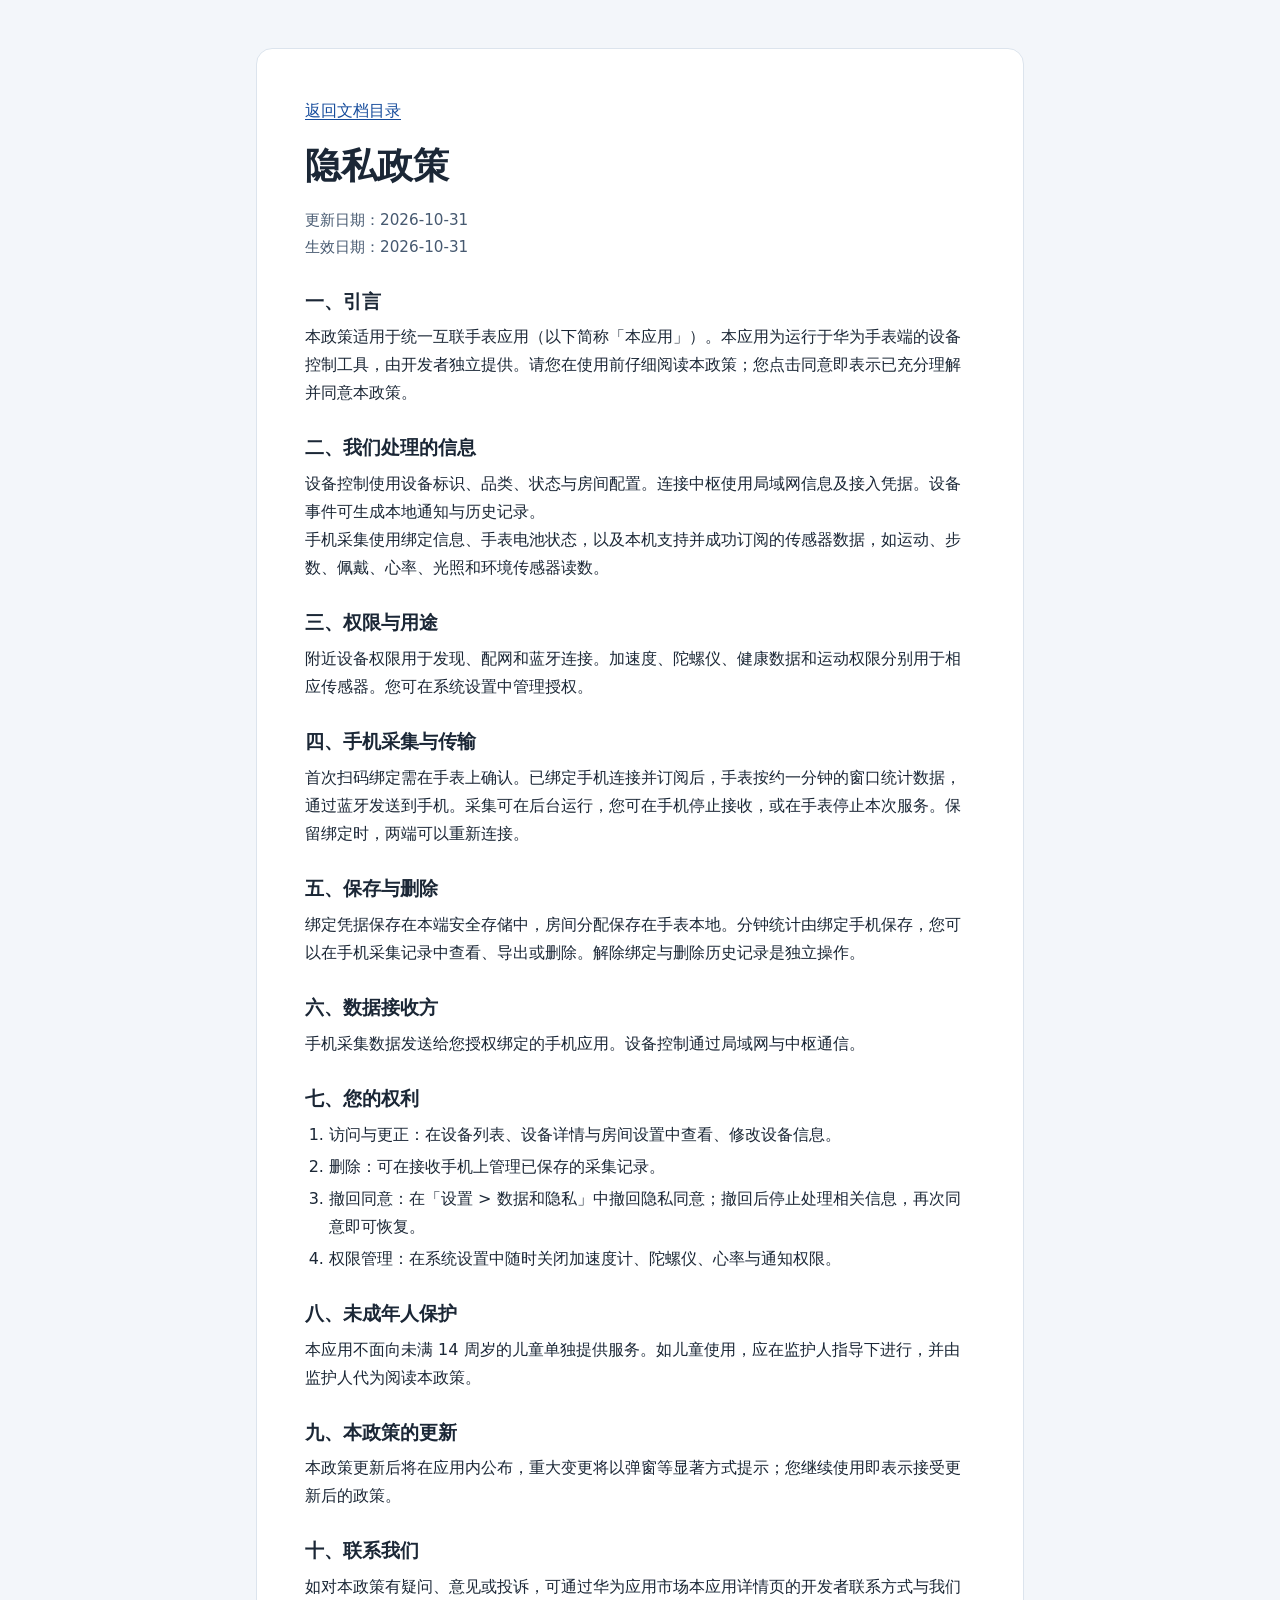
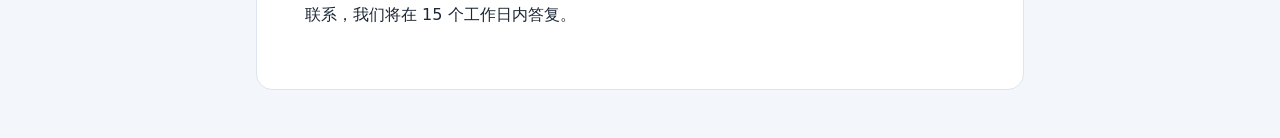
==== docs/privacy.html @ d1ebd90b "Publish watch app legal documents with GitHub Pages" ====
<!doctype html>
<html lang="zh-CN">
<head>
  <meta charset="utf-8">
  <meta name="viewport" content="width=device-width, initial-scale=1">
  <title>隐私政策</title>
  <link rel="stylesheet" href="style.css">
</head>
<body>
  <main>
    <nav><a href="index.html">返回文档目录</a></nav>
    <h1>隐私政策</h1>
    <p class="dates">更新日期：<time datetime="2026-10-31">2026-10-31</time><br>生效日期：<time datetime="2026-10-31">2026-10-31</time></p>

    <section>
      <h2>一、引言</h2>
      <p>本政策适用于统一互联手表应用（以下简称「本应用」）。本应用为运行于华为手表端的设备控制工具，由开发者独立提供。请您在使用前仔细阅读本政策；您点击同意即表示已充分理解并同意本政策。</p>
    </section>

    <section>
      <h2>二、我们处理的信息</h2>
      <p>设备控制使用设备标识、品类、状态与房间配置。连接中枢使用局域网信息及接入凭据。设备事件可生成本地通知与历史记录。<br>手机采集使用绑定信息、手表电池状态，以及本机支持并成功订阅的传感器数据，如运动、步数、佩戴、心率、光照和环境传感器读数。</p>
    </section>

    <section>
      <h2>三、权限与用途</h2>
      <p>附近设备权限用于发现、配网和蓝牙连接。加速度、陀螺仪、健康数据和运动权限分别用于相应传感器。您可在系统设置中管理授权。</p>
    </section>

    <section>
      <h2>四、手机采集与传输</h2>
      <p>首次扫码绑定需在手表上确认。已绑定手机连接并订阅后，手表按约一分钟的窗口统计数据，通过蓝牙发送到手机。采集可在后台运行，您可在手机停止接收，或在手表停止本次服务。保留绑定时，两端可以重新连接。</p>
    </section>

    <section>
      <h2>五、保存与删除</h2>
      <p>绑定凭据保存在本端安全存储中，房间分配保存在手表本地。分钟统计由绑定手机保存，您可以在手机采集记录中查看、导出或删除。解除绑定与删除历史记录是独立操作。</p>
    </section>

    <section>
      <h2>六、数据接收方</h2>
      <p>手机采集数据发送给您授权绑定的手机应用。设备控制通过局域网与中枢通信。</p>
    </section>

    <section>
      <h2>七、您的权利</h2>
      <ol>
        <li>访问与更正：在设备列表、设备详情与房间设置中查看、修改设备信息。</li>
        <li>删除：可在接收手机上管理已保存的采集记录。</li>
        <li>撤回同意：在「设置 &gt; 数据和隐私」中撤回隐私同意；撤回后停止处理相关信息，再次同意即可恢复。</li>
        <li>权限管理：在系统设置中随时关闭加速度计、陀螺仪、心率与通知权限。</li>
      </ol>
    </section>

    <section>
      <h2>八、未成年人保护</h2>
      <p>本应用不面向未满 14 周岁的儿童单独提供服务。如儿童使用，应在监护人指导下进行，并由监护人代为阅读本政策。</p>
    </section>

    <section>
      <h2>九、本政策的更新</h2>
      <p>本政策更新后将在应用内公布，重大变更将以弹窗等显著方式提示；您继续使用即表示接受更新后的政策。</p>
    </section>

    <section>
      <h2>十、联系我们</h2>
      <p>如对本政策有疑问、意见或投诉，可通过华为应用市场本应用详情页的开发者联系方式与我们联系，我们将在 15 个工作日内答复。</p>
    </section>
  </main>
</body>
</html>
---- docs/style.css ----
:root {
  color-scheme: light;
  font-family: "Source Sans 3", system-ui, "Microsoft YaHei", sans-serif;
  color: #1b2736;
  background: #f3f6fa;
  line-height: 1.75;
}

body {
  margin: 0;
  padding: 0 1rem;
}

main {
  box-sizing: border-box;
  max-width: 48rem;
  margin: clamp(1rem, 5vw, 3rem) auto;
  padding: clamp(1.25rem, 5vw, 3rem);
  background: #fff;
  border: 1px solid #dce4ed;
  border-radius: 1rem;
  overflow-wrap: anywhere;
}

nav {
  margin-bottom: 1rem;
}

h1, h2 {
  line-height: 1.4;
}

h1 {
  margin: 0 0 1rem;
  font-size: clamp(1.65rem, 5vw, 2.25rem);
}

h2 {
  margin: 1.75rem 0 0.5rem;
  font-size: 1.2rem;
}

p, ol, ul {
  margin: 0 0 0.75rem;
}

ol, ul {
  padding-inline-start: 1.5rem;
}

li + li {
  margin-top: 0.25rem;
}

.dates {
  color: #465970;
  font-size: 0.95rem;
}

a {
  color: #164c9c;
  text-underline-offset: 0.18em;
}

a:focus-visible {
  outline: 2px solid currentColor;
  outline-offset: 3px;
}
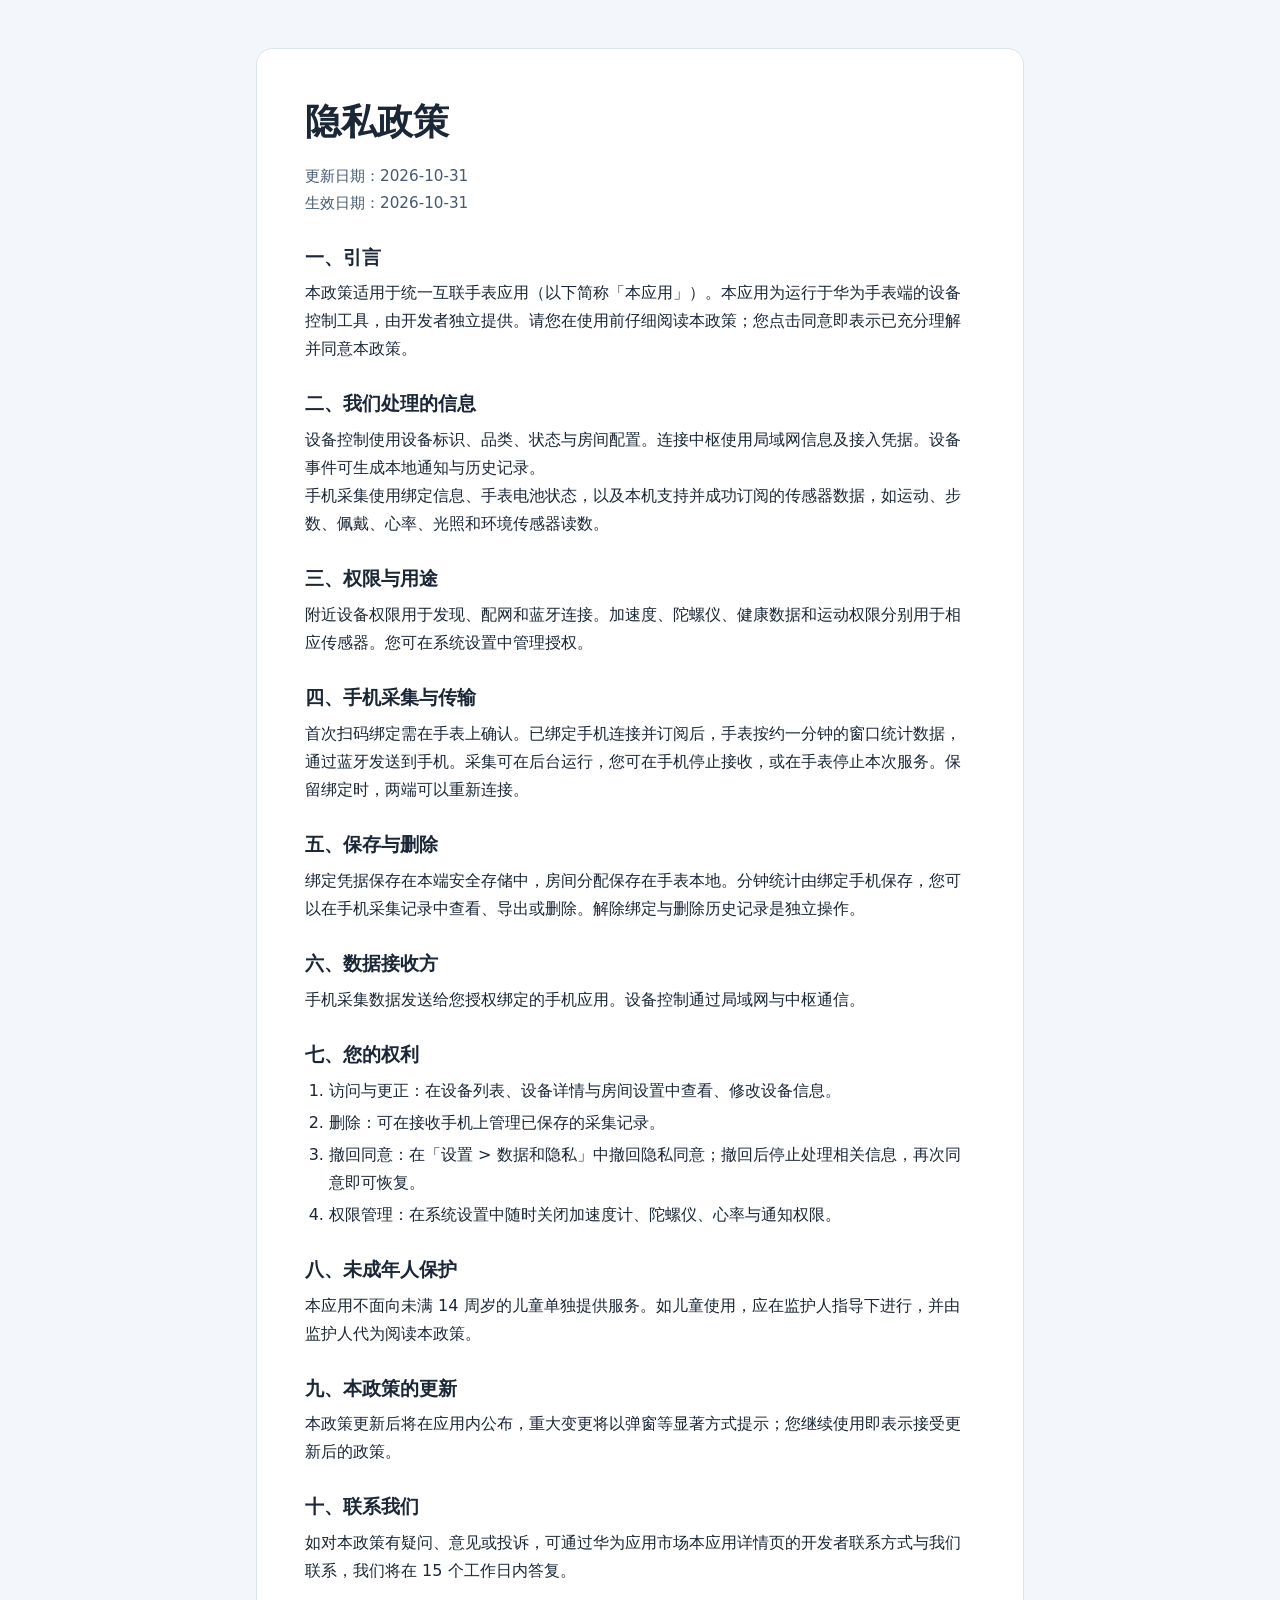
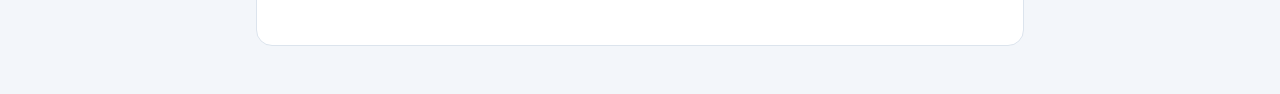
==== commit 6f432183: "Remove back links from legal documents" ====
--- a/docs/privacy.html
+++ b/docs/privacy.html
@@ -8,7 +8,6 @@
 </head>
 <body>
   <main>
-    <nav><a href="index.html">返回文档目录</a></nav>
     <h1>隐私政策</h1>
     <p class="dates">更新日期：<time datetime="2026-10-31">2026-10-31</time><br>生效日期：<time datetime="2026-10-31">2026-10-31</time></p>
 
--- a/docs/style.css
+++ b/docs/style.css
@@ -20,10 +20,6 @@
   border: 1px solid #dce4ed;
   border-radius: 1rem;
   overflow-wrap: anywhere;
-}
-
-nav {
-  margin-bottom: 1rem;
 }
 
 h1, h2 {
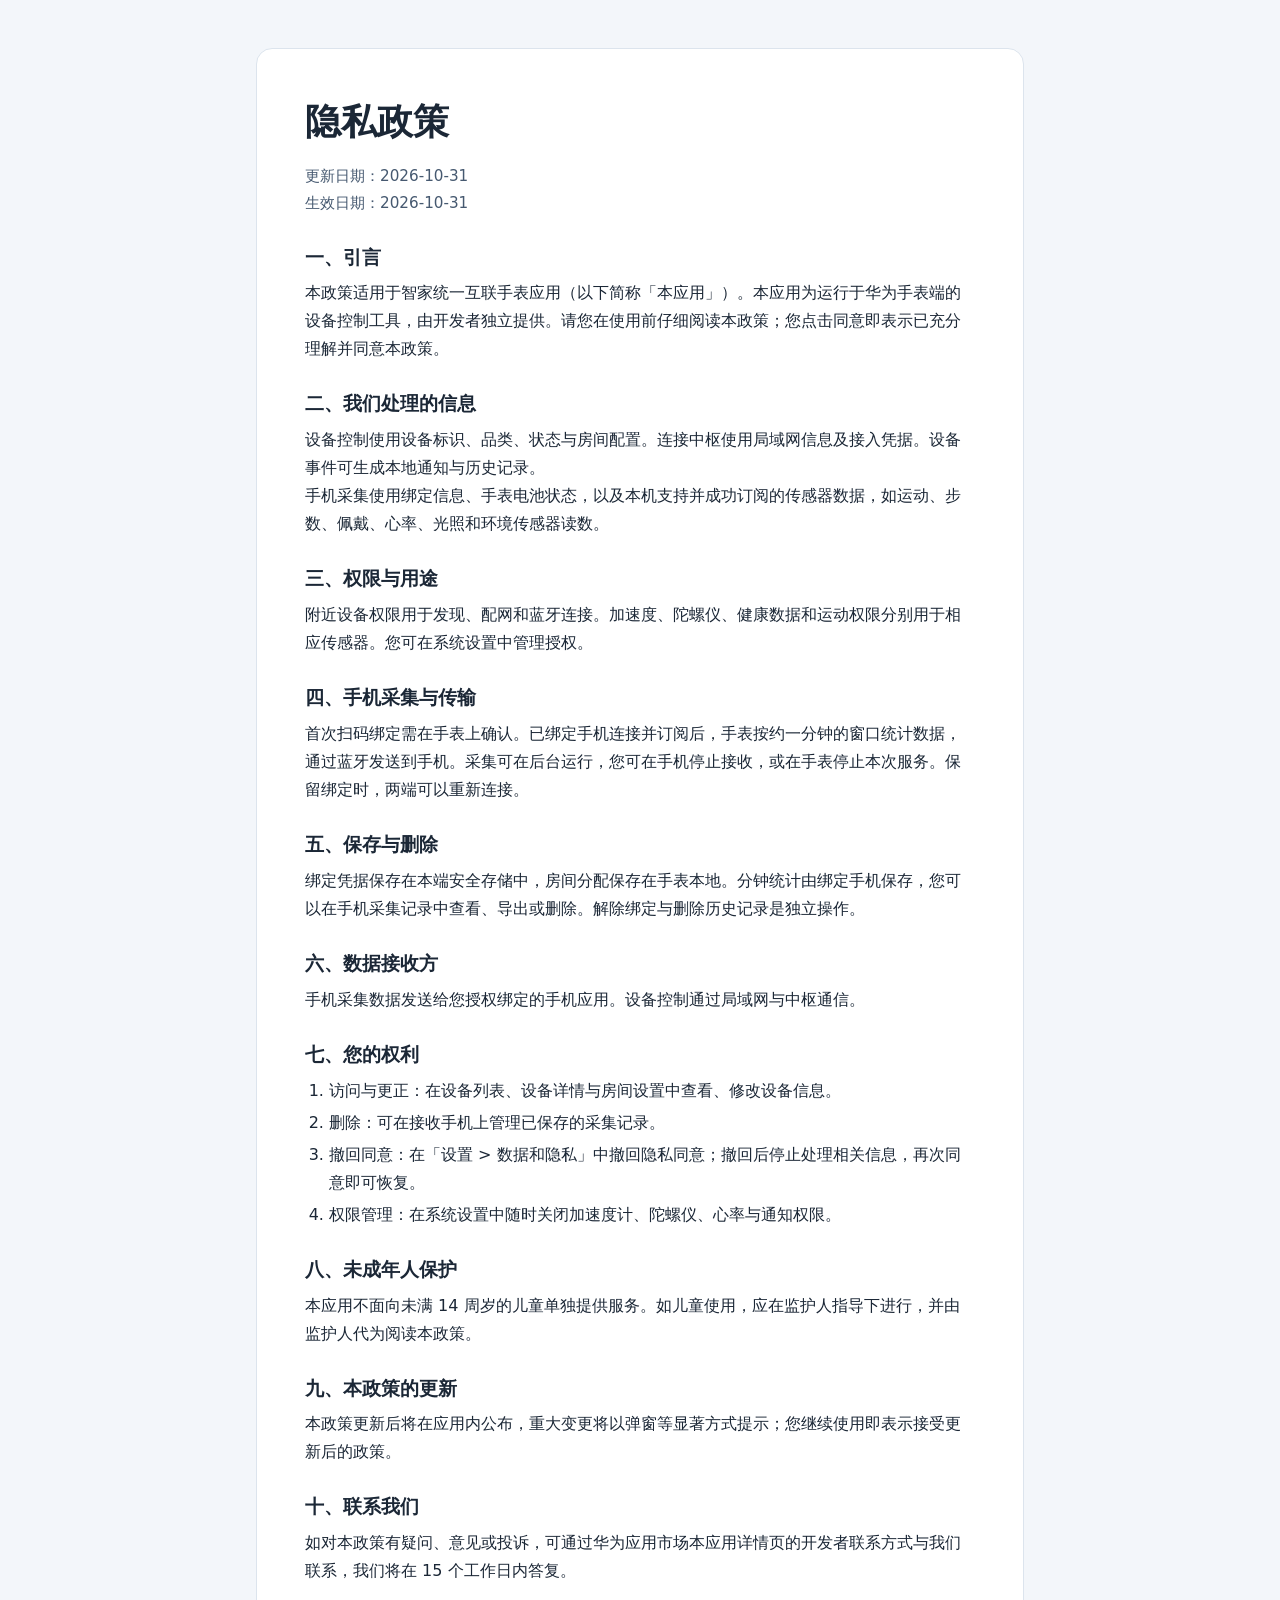
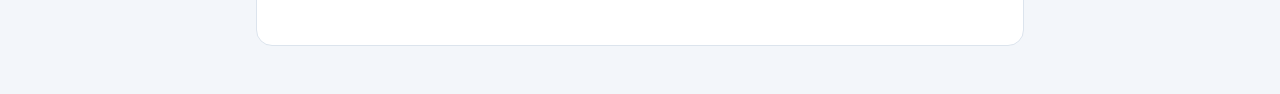
==== commit 6a3fc434: "Merge pull request #1 from cj-Noah/patch-1 Update application name in privacy policy" ====
--- a/docs/privacy.html
+++ b/docs/privacy.html
@@ -13,7 +13,7 @@
 
     <section>
       <h2>一、引言</h2>
-      <p>本政策适用于统一互联手表应用（以下简称「本应用」）。本应用为运行于华为手表端的设备控制工具，由开发者独立提供。请您在使用前仔细阅读本政策；您点击同意即表示已充分理解并同意本政策。</p>
+      <p>本政策适用于智家统一互联手表应用（以下简称「本应用」）。本应用为运行于华为手表端的设备控制工具，由开发者独立提供。请您在使用前仔细阅读本政策；您点击同意即表示已充分理解并同意本政策。</p>
     </section>
 
     <section>
